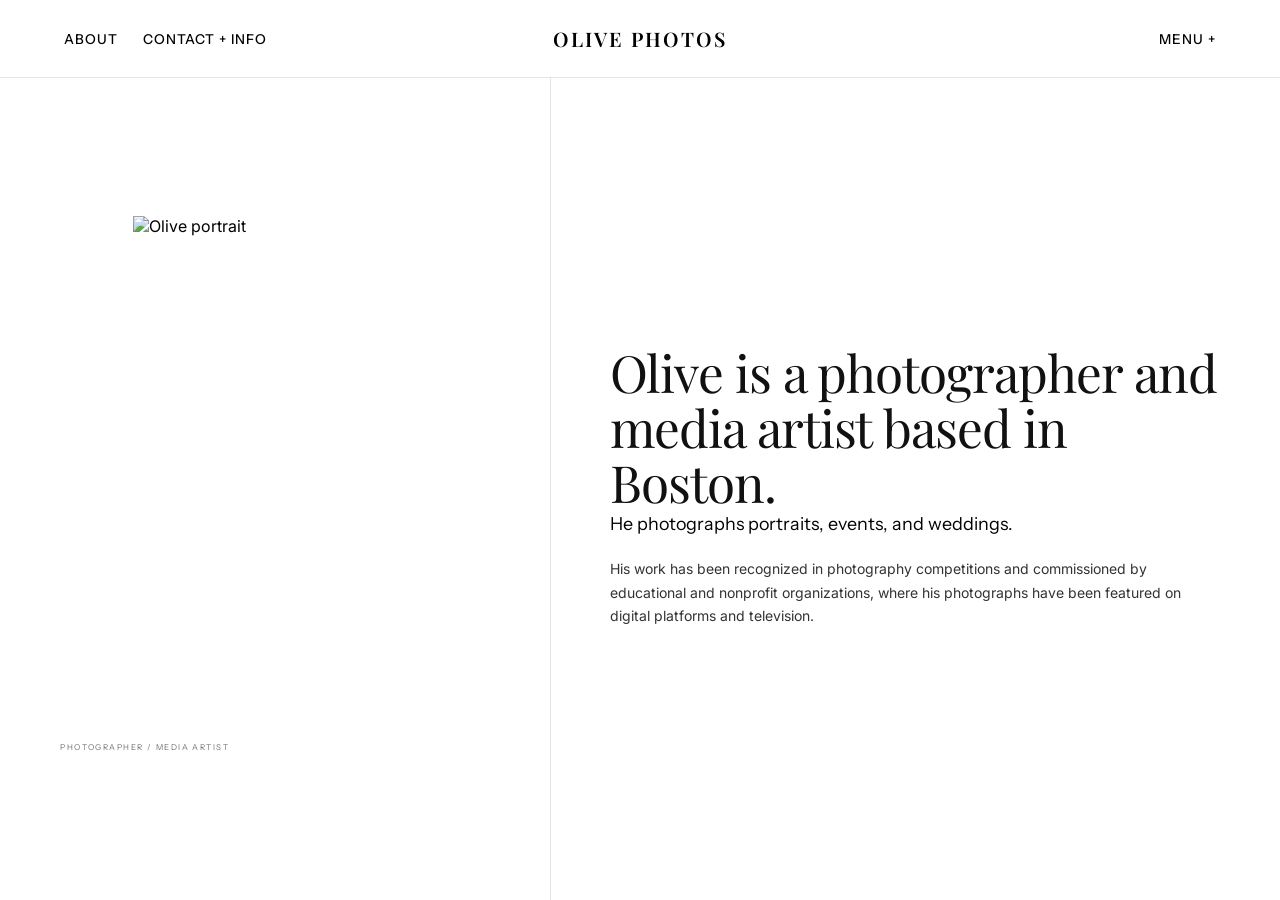
==== Aboutme.html @ 1c79181a "Add files via upload" ====
<!DOCTYPE html>
<html lang="en">

<head>
    <meta charset="UTF-8">
    <meta name="viewport" content="width=device-width, initial-scale=1.0">
    <title>Olive | About</title>

    <!-- Hoja de estilos -->
    <link rel="stylesheet" href="css/aboutme.css">

    <!-- Iconos y Fuentes -->
    <link rel="stylesheet" href="https://cdnjs.cloudflare.com/ajax/libs/font-awesome/6.5.0/css/all.min.css">
    <link rel="preconnect" href="https://fonts.googleapis.com">
    <link rel="preconnect" href="https://fonts.gstatic.com" crossorigin>
    <link
        href="https://fonts.googleapis.com/css2?family=Instrument+Sans:wght@400;500&family=Playfair+Display:ital,wght@0,400;1,400&family=Inter:wght@400;500&display=swap"
        rel="stylesheet">
</head>

<body>

    <!-- NAV HEADER IDENTICO A CONTACT -->
    <header class="nav">
        <div class="nav-left desktop-links">
            <a href="Aboutme.html" class="active">ABOUT</a>
            <a href="contact.html">CONTACT + INFO</a>
        </div>

        <a href="index.html" class="logo">
            <span class="logo-line1">OLIVE PHOTOS</span>
        </a>

        <div class="nav-right">
            <button class="menu-btn" id="menuBtn">MENU +</button>
        </div>
    </header>

    <!-- MENU OVERLAY FULLSCREEN IDENTICO -->
    <div class="fullscreen-menu" id="fullscreenMenu">
        <div class="menu-inner">
            <nav class="fullscreen-nav">
                <a href="index.html">HOME</a>
                <a href="Aboutme.html">ABOUT</a>
                <a href="contact.html">CONTACT + INFO</a>
            </nav>

            <div class="menu-footer">
                <a href="https://instagram.com/oliveephotos" target="_blank" rel="noopener">@oliveephotos</a>
                <span>•</span>
                <a href="mailto:oliveephotos@gmail.com">Email</a>
            </div>
        </div>
    </div>

    <!-- SECCIÓN PRINCIPAL DE ABOUT -->
    <main class="about-page">

        <section class="about-editorial">
            <!-- Columna Izquierda: Imagen -->
            <div class="about-image-column">

                <div class="image-wrap">
                    <img src="img/IMG_2888.JPG" alt="Olive portrait">
                </div>

                <div class="about-image-caption">
                    PHOTOGRAPHER / MEDIA ARTIST
                </div>
            </div>

            <!-- Línea Divisora Vertical -->
            <div class="about-divider"></div>

            <!-- Columna Derecha: Texto Contenido -->
            <div class="about-text-column">

                <div class="about-copy">
                    <h1 class="about-quote">
                        Olive is a photographer and media artist based in Boston.
                    </h1>

                    <p class="about-intro">
                        He photographs portraits, events, and weddings.
                    </p>

                    <p class="about-text">
                        His work has been recognized in photography competitions
                        and commissioned by educational and nonprofit organizations,
                        where his photographs have been featured on digital platforms
                        and television.
                    </p>
                </div>
            </div>
        </section>



        <script>
            // Transición de entrada de página
            window.addEventListener("load", () => {
                document.body.classList.add("loaded");
            });

            // Transición suave entre enlaces
            document.querySelectorAll("a").forEach(link => {
                link.addEventListener("click", function (e) {
                    const href = this.getAttribute("href");
                    if (
                        href &&
                        !href.startsWith("#") &&
                        !href.startsWith("http") &&
                        !href.startsWith("mailto:")
                    ) {
                        e.preventDefault();
                        document.body.classList.remove("loaded");
                        setTimeout(() => {
                            window.location = href;
                        }, 400);
                    }
                });
            });

            // Lógica para Abrir / Cerrar el menú desplegable
            const menuBtn = document.getElementById("menuBtn");
            const fullscreenMenu = document.getElementById("fullscreenMenu");

            menuBtn.addEventListener("click", () => {
                const isActive = fullscreenMenu.classList.toggle("active");
                menuBtn.textContent = isActive ? "MENU ×" : "MENU +";
            });
        </script>
</body>

</html>
---- css/aboutme.css ----
/* ==================================================
   RESET Y BASE UNIFICADOS
================================================== */
*,
*::before,
*::after {
  margin: 0;
  padding: 0;
  box-sizing: border-box;
}

html, body {
  width: 100%;
  min-height: 100%;
  overflow-x: hidden;
}

img {
  display: block;
  max-width: 100%;
}

body {
  font-family: "Inter", sans-serif;
  background: #ffffff;
  color: #000000;
  scroll-behavior: smooth;
  opacity: 0;
  transition: opacity 0.5s ease;
}

body.loaded {
  opacity: 1;
}

a {
  color: inherit;
  text-decoration: none;
}

button {
  background: none;
  border: none;
  cursor: pointer;
  font-family: inherit;
}

/* ==================================================
   HEADER Y NAVEGACIÓN (IDÉNTICO A INDEX Y CONTACT)
================================================== */
.nav {
  position: fixed;
  top: 0;
  left: 0;
  width: 100%;
  height: 78px;
  display: flex;
  align-items: center;
  justify-content: space-between;
  padding: 0 5%;
  z-index: 1000;
  color: #000000;
  background: #ffffff;
  border-bottom: 1px solid rgba(0, 0, 0, 0.10);
}

.nav-left, .nav-right {
  flex: 1;
  display: flex;
  align-items: center;
}

.nav-left { gap: 25px; }
.nav-right { justify-content: flex-end; }

.logo {
  font-family: "Playfair Display", serif;
  font-size: 1.25rem;
  font-weight: 600;
  letter-spacing: 2px;
  text-align: center;
  white-space: nowrap;
}

.nav-left a, .menu-btn {
  font-family: "Instrument Sans", sans-serif;
  font-size: 0.85rem;
  letter-spacing: 1px;
  font-weight: 500;
  text-transform: uppercase;
  transition: opacity 0.3s ease;
}

.nav-left a:hover, .menu-btn:hover { 
  opacity: 0.55; 
}

/* ==================================================
   MENÚ OVERLAY EN PANTALLA COMPLETA
================================================== */
.fullscreen-menu {
  position: fixed;
  inset: 0;
  background: #111111;
  color: #ffffff;
  z-index: 1500;
  display: flex;
  align-items: center;
  justify-content: center;
  opacity: 0;
  pointer-events: none;
  transition: opacity 0.4s ease;
}

.fullscreen-menu.active {
  opacity: 1;
  pointer-events: auto;
}

.fullscreen-nav {
  display: flex;
  flex-direction: column;
  gap: 20px;
  text-align: center;
}

.fullscreen-nav a {
  font-family: "Playfair Display", serif;
  font-size: 2.5rem;
  transition: opacity 0.3s ease;
}

.fullscreen-nav a:hover {
  opacity: 0.6;
}

.menu-footer {
  margin-top: 40px;
  display: flex;
  gap: 15px;
  justify-content: center;
  font-size: 0.9rem;
  opacity: 0.7;
}


/* ==================================================
   DISEÑO DE LA PÁGINA ABOUT
================================================== */
.about-page {
  width: 100%;
  min-height: 100vh;
  padding-top: 78px;
  display: flex;
  flex-direction: column;
}

.about-top-line {
  height: 38px;
  flex-shrink: 0;
  display: flex;
  align-items: center;
  justify-content: space-between;
  padding: 0 5%;
  border-bottom: 1px solid rgba(0, 0, 0, 0.10);
  font-family: "Instrument Sans", sans-serif;
  font-size: 9px;
  letter-spacing: .22em;
  text-transform: uppercase;
}

.about-top-line span:last-child { opacity: .45; }

.about-editorial {
  flex: 1;
  display: grid;
  grid-template-columns: 43% 1px 57%;
}

.about-image-column {
  position: relative;
  display: flex;
  flex-direction: column;
  align-items: center;
  justify-content: center;
  padding: 25px 7% 35px;
}

.about-image-label {
  width: 100%;
  max-width: 430px;
  display: flex;
  justify-content: space-between;
  margin-bottom: 14px;
  font-family: "Instrument Sans", sans-serif;
  font-size: 9px;
  letter-spacing: .18em;
  text-transform: uppercase;
}

.about-image-label span:last-child { opacity: .45; }

.image-wrap {
  position: relative;
  width: min(60%, 340px);
  height: min(63vh, 500px);
  overflow: hidden;
}

.image-wrap img {
  width: 100%;
  height: 100%;
  object-fit: cover;
  object-position: center;
  transition: transform .8s ease;
}

.about-image-caption {
  width: 100%;
  max-width: 430px;
  margin-top: 14px;
  padding-top: 12px;
  font-family: "Instrument Sans", sans-serif;
  font-size: 8px;
  letter-spacing: .18em;
  text-transform: uppercase;
  opacity: .55;
}

.about-divider {
  width: 1px;
  height: 100%;
  background: rgba(0, 0, 0, 0.10);
}

.about-text-column {
  position: relative;
  display: flex;
  flex-direction: column;
  justify-content: space-between;
  padding: 30px 8% 35px;
}

.about-number {
  font-family: "Instrument Sans", sans-serif;
  font-size: 9px;
  letter-spacing: .2em;
  opacity: .45;
}

.about-copy {
  max-width: 650px;
  margin: auto 0;
}

.about-quote {
  font-family: "Playfair Display", serif;
  font-size: clamp(32px, 4vw, 60px);
  font-weight: 400;
  line-height: 1.08;
  letter-spacing: -.02em;
  color: #111111;
}

.about-intro {
  font-family: "Instrument Sans", sans-serif;
  font-size: clamp(17px, 1.4vw, 21px);
  line-height: 1.45;
  margin-bottom: 20px;
}

.about-text {
  font-family: "Inter", sans-serif;
  font-size: clamp(14px, 1.05vw, 17px);
  line-height: 1.7;
  color: #333333;
}

.about-bottom {
  width: 100%;
  display: grid;
  grid-template-columns: 1fr 1fr;
  border-top: 1px solid rgba(0, 0, 0, 0.10);
}

.about-bottom-item {
  min-height: 65px;
  display: flex;
  flex-direction: column;
  justify-content: center;
  gap: 8px;
  padding: 10px 18px;
}

.bottom-label {
  font-family: "Instrument Sans", sans-serif;
  font-size: 8px;
  letter-spacing: .2em;
  text-transform: uppercase;
  opacity: .45;
}

.bottom-value {
  font-family: "Instrument Sans", sans-serif;
  font-size: 10px;
  letter-spacing: .08em;
}

.about-bottom-line {
  height: 34px;
  flex-shrink: 0;
  border-top: 1px solid rgba(0, 0, 0, 0.10);
  display: flex;
  justify-content: space-between;
  align-items: center;
  padding: 0 5%;
  font-family: "Instrument Sans", sans-serif;
  font-size: 8px;
  letter-spacing: .18em;
  text-transform: uppercase;
}

.about-bottom-line span:last-child { opacity: .45; }

/* ==================================================
   RESPONSIVE DESIGN (DISPOSITIVOS MÓVILES Y TABLETS)
================================================== */
@media (max-width: 900px) {
  .desktop-links { 
    display: none; 
  }
}

@media (max-width: 768px) {
  .about-editorial { 
    display: flex; 
    flex-direction: column; 
  }
  
  .about-divider { 
    width: 100%; 
    height: 1px; 
  }

  .image-wrap {
    width: min(85%, 380px);
    height: auto;
    aspect-ratio: 340 / 500;
  }
  
  .about-bottom { 
    grid-template-columns: 1fr; 
  }
  
  .about-bottom-item:first-child { 
    border-bottom: 1px solid rgba(0, 0, 0, 0.10); 
  }
}

@media (max-width: 480px) {
  .image-wrap {
    width: min(90%, 320px);
  }
}
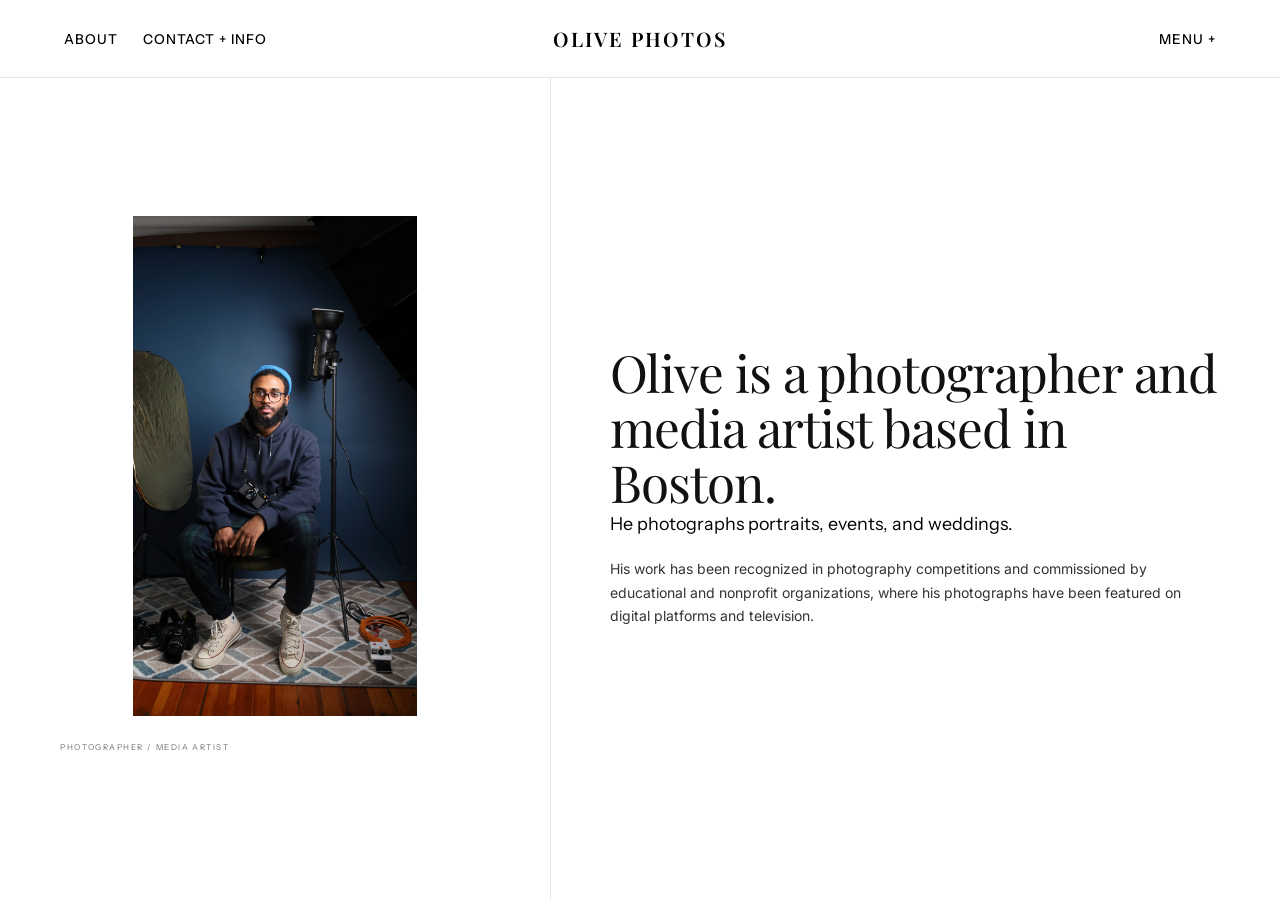
==== commit ef0a4dd3: "Fix HTML encoding issues in Aboutme.html" ====
--- a/Aboutme.html
+++ b/Aboutme.html
@@ -61,7 +61,7 @@
             <div class="about-image-column">
 
                 <div class="image-wrap">
-                    <img src="img/IMG_2888.JPG" alt="Olive portrait">
+                    <img src="img/IMG_2888.jpg" alt="Olive portrait">
                 </div>
 
                 <div class="about-image-caption">
@@ -132,4 +132,4 @@
         </script>
 </body>
 
-</html>+</html>
